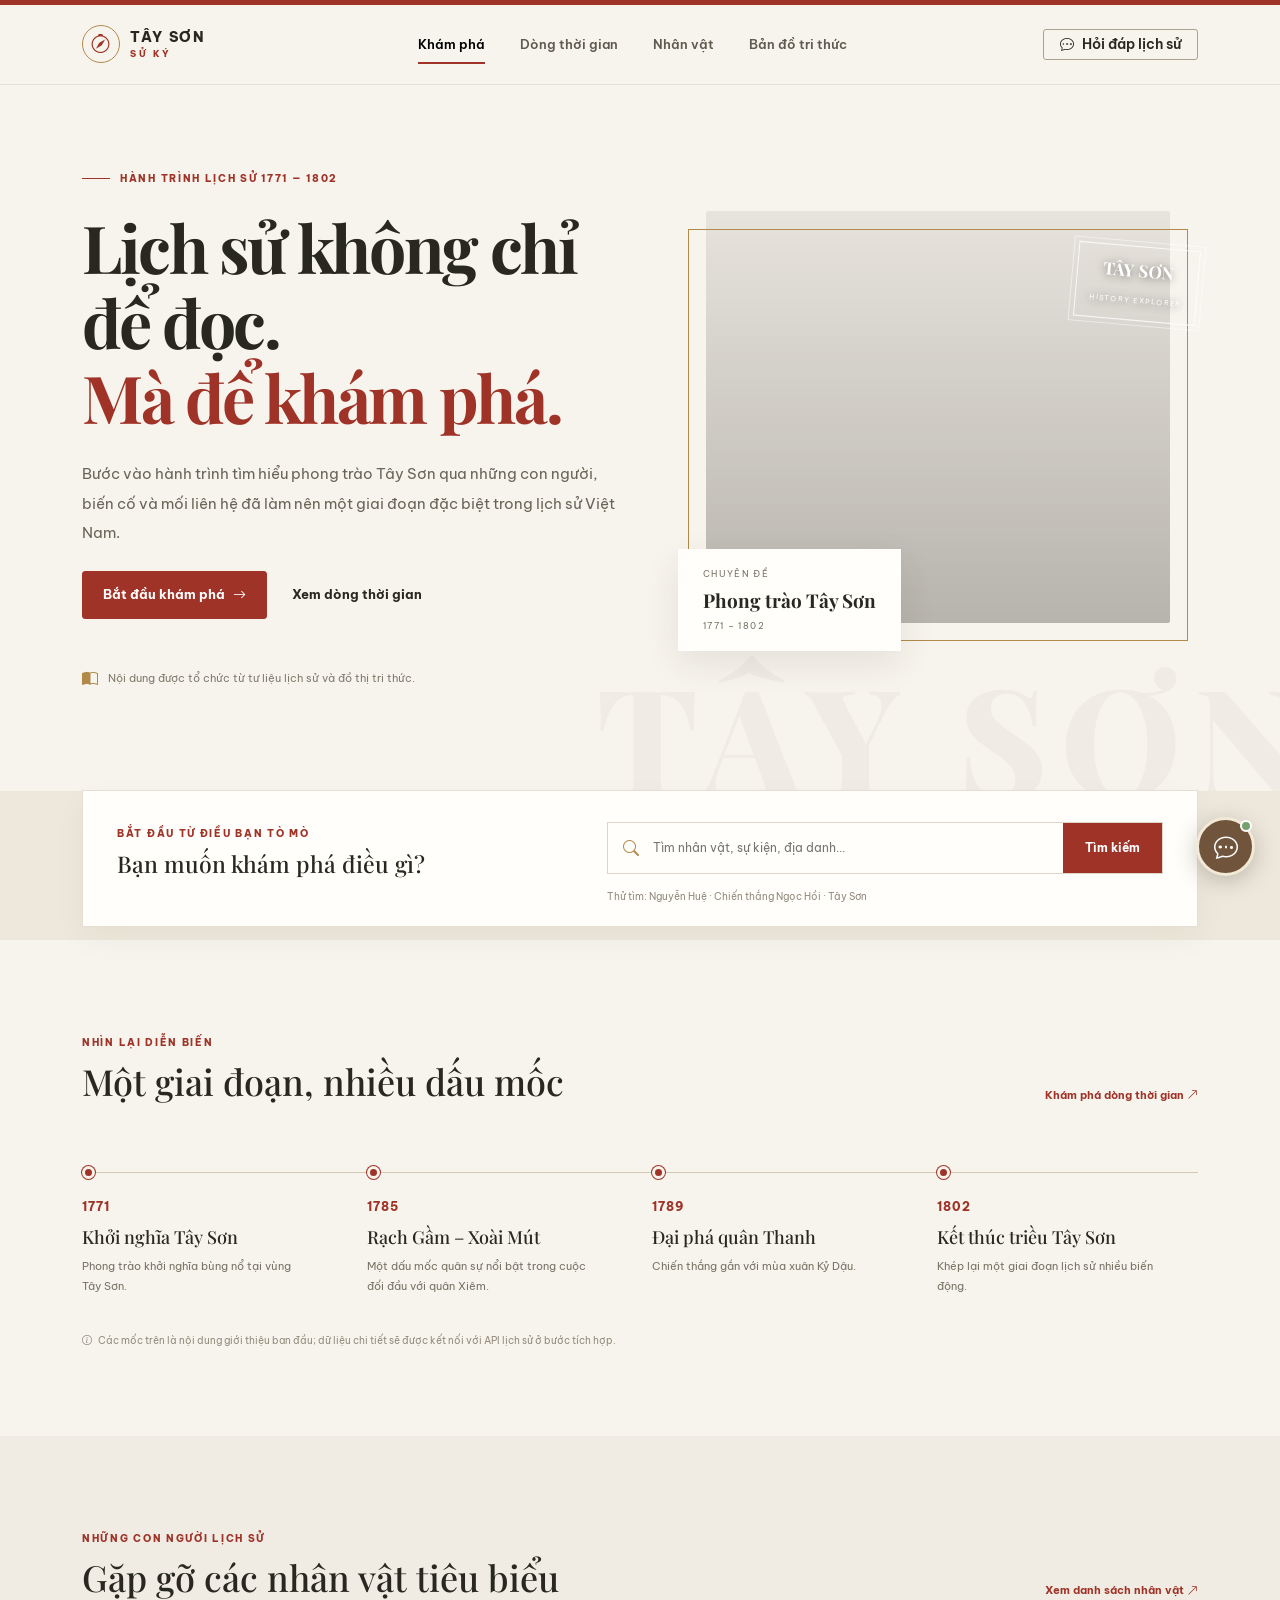
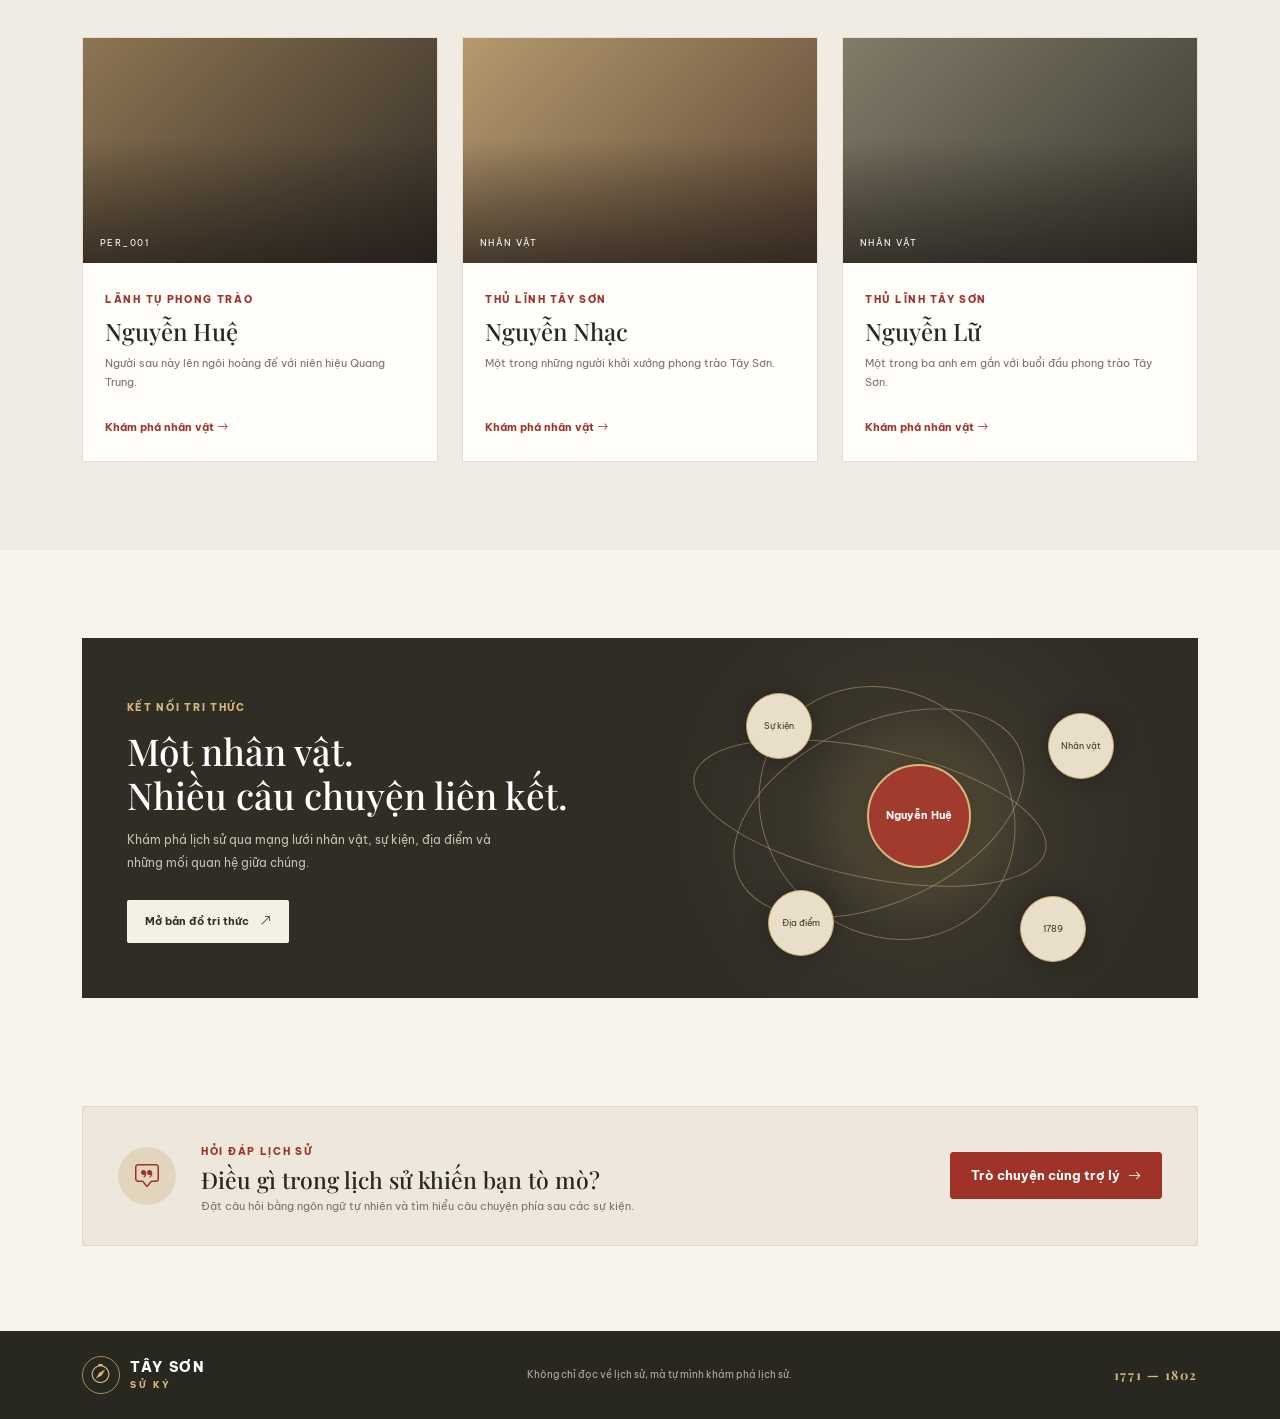
==== frontend/index.html @ 52ac4ecb "Initial commit" ====
<!doctype html>
<html lang="vi">
<head>
  <meta charset="utf-8">
  <meta name="viewport" content="width=device-width, initial-scale=1">
  <meta name="description" content="Khám phá lịch sử Tây Sơn qua nhân vật, sự kiện, dòng thời gian và đồ thị tri thức.">
  <title>Tây Sơn Sử Ký | Khám phá lịch sử</title>
  <link rel="preconnect" href="https://fonts.googleapis.com">
  <link rel="preconnect" href="https://fonts.gstatic.com" crossorigin>
  <link href="https://fonts.googleapis.com/css2?family=Be+Vietnam+Pro:wght@400;500;600;700;800&family=Playfair+Display:wght@600;700;800&display=swap" rel="stylesheet">
  <link href="https://cdn.jsdelivr.net/npm/bootstrap@5.3.3/dist/css/bootstrap.min.css" rel="stylesheet">
  <link href="https://cdn.jsdelivr.net/npm/bootstrap-icons@1.11.3/font/bootstrap-icons.min.css" rel="stylesheet">
  <link rel="stylesheet" href="css/style.css">
  <link rel="stylesheet" href="css/chat-widget.css">
</head>

<script src="js/config.js"></script>
<script src="js/api.js"></script>
<script src="js/chat-core.js"></script>
<script src="js/chat-widget.js"></script>

<body>
  <div class="topline"></div>
  <nav class="navbar navbar-expand-lg site-navbar sticky-top">
    <div class="container">
      <a class="navbar-brand brand" href="index.html">
        <span class="brand-mark"><i class="bi bi-compass"></i></span>
        <span>TÂY SƠN <small>SỬ KÝ</small></span>
      </a>
      <button class="navbar-toggler" type="button" data-bs-toggle="collapse" data-bs-target="#mainNav" aria-controls="mainNav" aria-expanded="false" aria-label="Mở menu">
        <span class="navbar-toggler-icon"></span>
      </button>
      <div class="collapse navbar-collapse" id="mainNav">
        <ul class="navbar-nav mx-auto mb-2 mb-lg-0">
          <li class="nav-item"><a class="nav-link active" href="index.html">Khám phá</a></li>
          <li class="nav-item"><a class="nav-link" href="#timeline">Dòng thời gian</a></li>
          <li class="nav-item"><a class="nav-link" href="#characters">Nhân vật</a></li>
          <li class="nav-item"><a class="nav-link" href="#knowledge">Bản đồ tri thức</a></li>
        </ul>
        <a class="btn btn-outline-ink btn-sm px-3" href="#ask"><i class="bi bi-chat-dots me-2"></i>Hỏi đáp lịch sử</a>
      </div>
    </div>
  </nav>

  <main>
    <section class="hero-section">
      <div class="container">
        <div class="row align-items-center g-5">
          <div class="col-lg-6 hero-copy">
            <div class="eyebrow"><span></span> HÀNH TRÌNH LỊCH SỬ 1771 — 1802</div>
            <h1>Lịch sử không chỉ để đọc.<br><em>Mà để khám phá.</em></h1>
            <p class="hero-lead">Bước vào hành trình tìm hiểu phong trào Tây Sơn qua những con người, biến cố và mối liên hệ đã làm nên một giai đoạn đặc biệt trong lịch sử Việt Nam.</p>
            <div class="d-flex flex-wrap gap-3 mt-4">
              <a href="#explore" class="btn btn-primary-custom">Bắt đầu khám phá <i class="bi bi-arrow-right ms-2"></i></a>
              <a href="#timeline" class="btn btn-link-custom">Xem dòng thời gian</a>
            </div>
            <div class="hero-note mt-5"><i class="bi bi-book-half"></i><span>Nội dung được tổ chức từ tư liệu lịch sử và đồ thị tri thức.</span></div>
          </div>
          <div class="col-lg-6">
            <div class="hero-art">
              <div class="hero-image" role="img" aria-label="Minh họa không khí lịch sử Việt Nam thời Tây Sơn"></div>
              <div class="image-caption"><span>CHUYÊN ĐỀ</span><strong>Phong trào Tây Sơn</strong><small>1771 – 1802</small></div>
              <div class="hero-stamp">TÂY SƠN<br><span>HISTORY EXPLORER</span></div>
            </div>
          </div>
        </div>
      </div>
      <div class="hero-decoration">TÂY SƠN</div>
    </section>

    <section class="search-band" id="explore">
      <div class="container">
        <div class="search-panel">
          <div>
            <span class="section-kicker">BẮT ĐẦU TỪ ĐIỀU BẠN TÒ MÒ</span>
            <h2>Bạn muốn khám phá điều gì?</h2>
          </div>
          <form class="search-form" id="siteSearch">
            <i class="bi bi-search"></i>
            <input id="searchInput" type="search" placeholder="Tìm nhân vật, sự kiện, địa danh..." aria-label="Tìm kiếm lịch sử">
            <button type="submit">Tìm kiếm</button>
          </form>
          <p class="search-hint" id="searchMessage" aria-live="polite">Thử tìm: Nguyễn Huệ · Chiến thắng Ngọc Hồi · Tây Sơn</p>
        </div>
      </div>
    </section>

    <section class="section-block" id="timeline">
      <div class="container">
        <div class="section-heading">
          <div><span class="section-kicker">NHÌN LẠI DIỄN BIẾN</span><h2>Một giai đoạn, nhiều dấu mốc</h2></div>
          <a class="text-link" href="pages/timeline.html">Khám phá dòng thời gian <i class="bi bi-arrow-up-right"></i></a>
        </div>
        <div class="timeline-preview">
          <div class="timeline-line"></div>
          <article class="milestone">
            <span class="milestone-dot"></span><span class="milestone-year">1771</span>
            <h3>Khởi nghĩa Tây Sơn</h3><p>Phong trào khởi nghĩa bùng nổ tại vùng Tây Sơn.</p>
          </article>
          <article class="milestone">
            <span class="milestone-dot"></span><span class="milestone-year">1785</span>
            <h3>Rạch Gầm – Xoài Mút</h3><p>Một dấu mốc quân sự nổi bật trong cuộc đối đầu với quân Xiêm.</p>
          </article>
          <article class="milestone">
            <span class="milestone-dot"></span><span class="milestone-year">1789</span>
            <h3>Đại phá quân Thanh</h3><p>Chiến thắng gắn với mùa xuân Kỷ Dậu.</p>
          </article>
          <article class="milestone">
            <span class="milestone-dot"></span><span class="milestone-year">1802</span>
            <h3>Kết thúc triều Tây Sơn</h3><p>Khép lại một giai đoạn lịch sử nhiều biến động.</p>
          </article>
        </div>
        <p class="content-note"><i class="bi bi-info-circle me-1"></i> Các mốc trên là nội dung giới thiệu ban đầu; dữ liệu chi tiết sẽ được kết nối với API lịch sử ở bước tích hợp.</p>
      </div>
    </section>

    <section class="section-block section-soft" id="characters">
      <div class="container">
        <div class="section-heading">
          <div><span class="section-kicker">NHỮNG CON NGƯỜI LỊCH SỬ</span><h2>Gặp gỡ các nhân vật tiêu biểu</h2></div>
          <a class="text-link" href="pages/characters.html">Xem danh sách nhân vật <i class="bi bi-arrow-up-right"></i></a>
        </div>
        <div class="row g-4">
          <div class="col-md-4">
            <article class="person-card">
              <div class="person-portrait portrait-one"><span>PER_001</span></div>
              <div class="person-info"><span class="card-category">LÃNH TỤ PHONG TRÀO</span><h3>Nguyễn Huệ</h3><p>Người sau này lên ngôi hoàng đế với niên hiệu Quang Trung.</p><a href="pages/characters.html" class="text-link">Khám phá nhân vật <i class="bi bi-arrow-right"></i></a></div>
            </article>
          </div>
          <div class="col-md-4">
            <article class="person-card">
              <div class="person-portrait portrait-two"><span>NHÂN VẬT</span></div>
              <div class="person-info"><span class="card-category">THỦ LĨNH TÂY SƠN</span><h3>Nguyễn Nhạc</h3><p>Một trong những người khởi xướng phong trào Tây Sơn.</p><a href="pages/characters.html" class="text-link">Khám phá nhân vật <i class="bi bi-arrow-right"></i></a></div>
            </article>
          </div>
          <div class="col-md-4">
            <article class="person-card">
              <div class="person-portrait portrait-three"><span>NHÂN VẬT</span></div>
              <div class="person-info"><span class="card-category">THỦ LĨNH TÂY SƠN</span><h3>Nguyễn Lữ</h3><p>Một trong ba anh em gắn với buổi đầu phong trào Tây Sơn.</p><a href="pages/characters.html" class="text-link">Khám phá nhân vật <i class="bi bi-arrow-right"></i></a></div>
            </article>
          </div>
        </div>
      </div>
    </section>

    <section class="section-block" id="knowledge">
      <div class="container">
        <div class="knowledge-banner">
          <div class="knowledge-copy">
            <span class="section-kicker">KẾT NỐI TRI THỨC</span>
            <h2>Một nhân vật.<br>Nhiều câu chuyện liên kết.</h2>
            <p>Khám phá lịch sử qua mạng lưới nhân vật, sự kiện, địa điểm và những mối quan hệ giữa chúng.</p>
            <a href="pages/knowledge-graph.html" class="btn btn-light-custom">Mở bản đồ tri thức <i class="bi bi-arrow-up-right ms-2"></i></a>
          </div>
          <div class="knowledge-visual" aria-label="Minh họa mạng lưới tri thức">
            <div class="network network-a"></div><div class="network network-b"></div><div class="network network-c"></div>
            <span class="node node-main">Nguyễn Huệ</span><span class="node node-small node-1">Sự kiện</span><span class="node node-small node-2">Nhân vật</span><span class="node node-small node-3">Địa điểm</span><span class="node node-small node-4">1789</span>
          </div>
        </div>
      </div>
    </section>

    <section class="section-block ask-section" id="ask">
      <div class="container">
        <div class="ask-card">
          <div class="ask-icon"><i class="bi bi-chat-square-quote"></i></div>
          <div><span class="section-kicker">HỎI ĐÁP LỊCH SỬ</span><h2>Điều gì trong lịch sử khiến bạn tò mò?</h2><p>Đặt câu hỏi bằng ngôn ngữ tự nhiên và tìm hiểu câu chuyện phía sau các sự kiện.</p></div>
          <a href="pages/chat.html" class="btn btn-primary-custom">Trò chuyện cùng trợ lý <i class="bi bi-arrow-right ms-2"></i></a>
        </div>
      </div>
    </section>
  </main>

  <footer class="site-footer">
    <div class="container d-flex flex-column flex-md-row justify-content-between align-items-md-center gap-3">
      <a class="navbar-brand brand brand-footer" href="index.html"><span class="brand-mark"><i class="bi bi-compass"></i></span><span>TÂY SƠN <small>SỬ KÝ</small></span></a>
      <p class="mb-0">Không chỉ đọc về lịch sử, mà tự mình khám phá lịch sử.</p>
      <span class="footer-period">1771 — 1802</span>
    </div>
  </footer>

  <script src="https://cdn.jsdelivr.net/npm/bootstrap@5.3.3/dist/js/bootstrap.bundle.min.js"></script>
  <script src="js/config.js"></script>
  <script src="js/api.js"></script>
  <script src="js/main.js"></script>
</body>
</html>
---- frontend/css/style.css ----
@import url('https://fonts.googleapis.com/css2?family=Be+Vietnam+Pro:wght@400;500;600;700;800&family=Playfair+Display:wght@600;700;800&display=swap');

:root {
  --paper: #f7f4ed;
  --paper-deep: #eee8dc;
  --ink: #292820;
  --muted: #777366;
  --red: #9f3328;
  --red-dark: #76251f;
  --gold: #b18a4a;
  --line: #ded7c9;
  --white: #fffefa;
}
* { box-sizing: border-box; }
html { scroll-behavior: smooth; }
body { margin: 0; background: var(--paper); color: var(--ink); font-family: 'Be Vietnam Pro', sans-serif; }
.topline { height: 5px; background: var(--red); }
.site-navbar { background: rgba(247,244,237,.96); border-bottom: 1px solid rgba(60,52,39,.10); backdrop-filter: blur(12px); }
.brand { display: inline-flex; align-items: center; gap: 10px; color: var(--ink); font-weight: 800; letter-spacing: .12em; font-size: 14px; line-height: 1.05; }
.brand:hover { color: var(--red); }
.brand small { display: block; font-size: 9px; letter-spacing: .29em; color: var(--red); margin-top: 5px; }
.brand-mark { width: 38px; height: 38px; display: grid; place-items: center; border: 1px solid var(--gold); color: var(--red); border-radius: 50%; font-size: 19px; }
.navbar-nav { gap: 8px; }
.nav-link { color: #5f5b50; font-size: 13px; font-weight: 600; padding: 1.35rem .85rem !important; position: relative; }
.nav-link:hover, .nav-link.active { color: var(--red); }
.nav-link.active::after { content: ''; position: absolute; bottom: 12px; left: .85rem; right: .85rem; height: 2px; background: var(--red); }
.btn-outline-ink { border: 1px solid #aaa18f; color: var(--ink); border-radius: 3px; font-weight: 600; }
.btn-outline-ink:hover { background: var(--ink); color: white; }
.hero-section { position: relative; overflow: hidden; padding: 86px 0 100px; }
.hero-copy { position: relative; z-index: 1; }
.eyebrow, .section-kicker, .card-category { color: var(--red); font-size: 10px; font-weight: 800; letter-spacing: .17em; }
.eyebrow { display: flex; align-items: center; gap: 10px; margin-bottom: 24px; }
.eyebrow span { width: 28px; height: 1px; background: var(--red); }
h1, h2, h3 { font-family: 'Playfair Display', Georgia, serif; }
.hero-copy h1 { font-size: clamp(42px, 5.2vw, 66px); line-height: 1.14; letter-spacing: -.035em; font-weight: 700; margin: 0; }
.hero-copy h1 em { color: var(--red); font-style: normal; }
.hero-lead { max-width: 540px; margin-top: 24px; color: #686457; font-size: 15px; line-height: 1.95; }
.btn-primary-custom { display: inline-flex; align-items: center; background: var(--red); border: 1px solid var(--red); color: white; padding: 13px 20px; border-radius: 3px; font-size: 13px; font-weight: 700; text-decoration: none; transition: .2s ease; }
.btn-primary-custom:hover { background: var(--red-dark); border-color: var(--red-dark); color: white; transform: translateY(-2px); }
.btn-link-custom { display: inline-flex; align-items: center; color: var(--ink); text-decoration: none; font-size: 13px; font-weight: 700; padding: 13px 8px; }
.btn-link-custom:hover, .text-link:hover { color: var(--red); }
.hero-note { display: flex; align-items: center; gap: 10px; color: #817b6e; font-size: 11px; }
.hero-note i { color: var(--gold); font-size: 16px; }
.hero-art { position: relative; min-height: 440px; max-width: 520px; margin-left: auto; }
.hero-image { position: absolute; inset: 0 28px 28px 28px; background: linear-gradient(180deg, rgba(36,29,22,.08), rgba(36,29,22,.30)), url('https://images.unsplash.com/photo-1577083552431-6e5fd01aa342?auto=format&fit=crop&w=1200&q=85') center/cover; filter: sepia(.25) saturate(.75); border-radius: 2px; }
.hero-art::before { content: ''; position: absolute; inset: 18px 10px 10px 10px; border: 1px solid var(--gold); z-index: 1; pointer-events: none; }
.image-caption { position: absolute; left: 0; bottom: 0; z-index: 2; background: var(--white); padding: 18px 25px; min-width: 220px; box-shadow: 0 12px 35px #342b1b18; }
.image-caption span, .image-caption small { display: block; color: var(--muted); font-size: 9px; letter-spacing: .15em; }
.image-caption strong { display: block; font-family: 'Playfair Display', serif; font-size: 19px; margin: 5px 0; }
.hero-stamp { position: absolute; z-index: 2; top: 35px; right: 0; border: 1px solid rgba(255,255,255,.8); outline: 1px solid rgba(255,255,255,.5); outline-offset: 4px; color: white; padding: 11px 14px; font-family: 'Playfair Display', serif; font-weight: 700; font-size: 17px; text-align: center; transform: rotate(5deg); text-shadow: 0 1px 8px #0008; }
.hero-stamp span { font: 7px 'Be Vietnam Pro', sans-serif; letter-spacing: .18em; }
.hero-decoration { position: absolute; right: -35px; bottom: -45px; color: rgba(133,116,82,.055); font: 800 150px 'Playfair Display', serif; letter-spacing: .08em; pointer-events: none; }
.search-band { background: var(--paper-deep); padding: 0 0 12px; }
.search-panel { transform: translateY(-1px); background: var(--white); padding: 28px 34px 22px; display: grid; grid-template-columns: .9fr 1.1fr; align-items: center; gap: 12px 35px; border: 1px solid #e5dfd3; box-shadow: 0 12px 30px rgba(44,35,20,.045); }
.search-panel h2 { font-size: 23px; margin: 7px 0 0; }
.search-form { height: 52px; border: 1px solid var(--line); display: flex; align-items: center; padding-left: 15px; gap: 12px; }
.search-form i { color: var(--gold); }
.search-form input { flex: 1; min-width: 0; border: 0; outline: 0; background: transparent; font: 12px 'Be Vietnam Pro', sans-serif; color: var(--ink); }
.search-form button { align-self: stretch; border: 0; background: var(--red); color: white; padding: 0 22px; font-size: 12px; font-weight: 700; }
.search-form button:hover { background: var(--red-dark); }
.search-hint { grid-column: 2; color: #928b7d; font-size: 10px; margin: 0; }
.section-block { padding: 88px 0; }
.section-soft { background: #f0ece3; }
.section-heading { display: flex; justify-content: space-between; align-items: end; gap: 20px; margin-bottom: 38px; }
.section-heading h2 { font-size: clamp(27px, 3vw, 36px); margin: 8px 0 0; }
.text-link { color: var(--red); font-size: 11px; font-weight: 700; text-decoration: none; white-space: nowrap; }
.timeline-preview { display: grid; grid-template-columns: repeat(4, 1fr); gap: 24px; position: relative; padding-top: 25px; }
.timeline-line { position: absolute; top: 31px; left: 0; right: 0; height: 1px; background: #d4c8b4; }
.milestone { position: relative; padding-top: 27px; }
.milestone-dot { position: absolute; top: 0; left: 0; width: 13px; height: 13px; border-radius: 50%; background: var(--red); border: 3px solid var(--paper); box-shadow: 0 0 0 1px var(--red); z-index: 1; }
.milestone-year { color: var(--red); font-size: 12px; font-weight: 800; letter-spacing: .08em; }
.milestone h3 { font-size: 18px; margin: 10px 0 8px; }
.milestone p { color: var(--muted); font-size: 11px; line-height: 1.8; max-width: 230px; }
.content-note { color: #938c7d; font-size: 10px; margin: 20px 0 0; }
.person-card { height: 100%; background: var(--white); border: 1px solid #e5dfd3; transition: transform .25s, box-shadow .25s; }
.person-card:hover { transform: translateY(-5px); box-shadow: 0 15px 30px #3c301516; }
.person-portrait { height: 225px; position: relative; background-color: #d8cbb4; background-size: cover; background-position: center; overflow: hidden; }
.person-portrait::after { content: ''; position: absolute; inset: 0; background: linear-gradient(180deg, transparent 45%, #211b17a8); }
.person-portrait span { position: absolute; z-index: 1; bottom: 13px; left: 17px; color: white; font-size: 9px; letter-spacing: .16em; }
.portrait-one { background-image: linear-gradient(135deg, #8d7553, #332d26); }
.portrait-two { background-image: linear-gradient(135deg, #b59a6e, #5a4534); }
.portrait-three { background-image: linear-gradient(135deg, #817b68, #39372f); }
.person-info { padding: 22px 22px 24px; }
.person-info h3 { font-size: 24px; margin: 8px 0; }
.person-info p { color: var(--muted); font-size: 11px; line-height: 1.8; min-height: 40px; }
.person-info .text-link { display: inline-block; margin-top: 9px; }
.knowledge-banner { background: #302d25; color: white; min-height: 360px; display: grid; grid-template-columns: 1fr 1fr; overflow: hidden; }
.knowledge-copy { padding: 55px 8%; align-self: center; }
.knowledge-copy .section-kicker { color: #d5b77d; }
.knowledge-copy h2 { font-size: 37px; line-height: 1.2; margin: 12px 0; }
.knowledge-copy p { color: #c6c0b3; font-size: 12px; line-height: 1.9; max-width: 390px; margin-bottom: 25px; }
.btn-light-custom { background: #f5f0e5; color: #302d25; border-radius: 2px; padding: 12px 17px; font-size: 11px; font-weight: 700; }
.btn-light-custom:hover { background: #d9c59e; color: #302d25; }
.knowledge-visual { position: relative; min-height: 360px; background: radial-gradient(circle at center, #66583d 0, #39352b 35%, #302d25 72%); }
.network { position: absolute; border: 1px solid rgba(211,184,130,.45); border-radius: 50%; transform: rotate(-25deg); }
.network-a { width: 310px; height: 180px; top: 85px; left: 15%; }
.network-b { width: 270px; height: 240px; top: 55px; left: 20%; transform: rotate(42deg); }
.network-c { width: 360px; height: 130px; top: 110px; left: 9%; transform: rotate(12deg); }
.node { position: absolute; z-index: 1; display: grid; place-items: center; border-radius: 50%; text-align: center; box-shadow: 0 0 25px #0004; }
.node-main { width: 104px; height: 104px; top: 126px; left: calc(50% - 52px); background: #a13b2e; border: 2px solid #d6b67a; color: white; font-size: 11px; font-weight: 700; }
.node-small { width: 66px; height: 66px; background: #e9dfc9; color: #42392b; font-size: 9px; border: 1px solid #c5a86f; }
.node-1 { top: 55px; left: 19%; }.node-2 { top: 75px; right: 15%; }.node-3 { bottom: 42px; left: 23%; }.node-4 { bottom: 36px; right: 20%; }
.ask-section { padding-top: 20px; padding-bottom: 85px; }
.ask-card { display: flex; align-items: center; gap: 25px; padding: 30px 35px; background: #eee8dc; border: 1px solid #e0d7c7; }
.ask-icon { width: 58px; height: 58px; flex: 0 0 auto; display: grid; place-items: center; border-radius: 50%; background: #e2d5bd; color: var(--red); font-size: 24px; }
.ask-card h2 { font-size: 23px; margin: 5px 0; }
.ask-card p { margin: 0; color: var(--muted); font-size: 11px; }
.ask-card .btn { margin-left: auto; white-space: nowrap; }
.site-footer { background: #292820; color: #c8c1b3; padding: 25px 0; }
.brand-footer { color: white; }
.brand-footer .brand-mark { color: #d7b779; border-color: #a58a57; }
.brand-footer small { color: #d7b779; }
.site-footer p { color: #b5ae9f; font-size: 10px; }
.footer-period { color: #d1b77f; font: 700 13px 'Playfair Display', serif; letter-spacing: .12em; }
@media (max-width: 991.98px) {
  .hero-section { padding: 65px 0 80px; }
  .hero-art { margin: 10px auto 0; max-width: 570px; }
  .nav-link { padding: .7rem 0 !important; }
  .nav-link.active::after { display: none; }
  .search-panel { grid-template-columns: 1fr; }
  .search-hint { grid-column: 1; }
}
@media (max-width: 767.98px) {
  .hero-section { padding: 52px 0 65px; }
  .hero-art { min-height: 340px; }
  .hero-image { inset: 0 15px 20px; }
  .hero-stamp { right: 2px; }
  .search-panel { padding: 24px 18px 18px; }
  .search-form button { padding: 0 13px; }
  .section-block { padding: 62px 0; }
  .section-heading { align-items: start; flex-direction: column; margin-bottom: 28px; }
  .timeline-preview { grid-template-columns: 1fr 1fr; row-gap: 25px; }
  .timeline-line { display: none; }
  .milestone { border-left: 1px solid #d4c8b4; padding: 0 0 0 17px; }
  .milestone-dot { left: -7px; top: 2px; }
  .knowledge-banner { grid-template-columns: 1fr; }
  .knowledge-copy { padding: 42px 28px; }
  .knowledge-visual { min-height: 290px; }
  .network-a { left: 12%; }.network-b { left: 17%; }.network-c { left: 5%; }
  .ask-card { align-items: flex-start; flex-direction: column; padding: 25px; }
  .ask-card .btn { margin-left: 0; }
  .site-footer .container { align-items: flex-start !important; }
}
@media (max-width: 420px) {
  .hero-copy h1 { font-size: 39px; }
  .hero-art { min-height: 285px; }
  .timeline-preview { grid-template-columns: 1fr; }
  .person-portrait { height: 190px; }
}
---- frontend/css/chat-widget.css ----
/* =========================================
   FLOATING CHAT WIDGET
========================================= */

.chat-widget-root {
    position: fixed;
    right: 25px;
    bottom: 24px;
    z-index: 1050;
    font-family: "Be Vietnam Pro", sans-serif;
}

.chat-widget-trigger {
    position: relative;
    display: flex;
    align-items: center;
    justify-content: center;
    width: 59px;
    height: 59px;
    color: #fff;
    background: #70543b;
    border: 3px solid #f3e9d7;
    border-radius: 50%;
    box-shadow: 0 5px 22px rgba(47, 34, 22, 0.25);
    font-size: 24px;
    cursor: pointer;
    transition: 0.2s ease;
}

.chat-widget-trigger:hover {
    background: #9a7548;
    transform: translateY(-3px);
}

.chat-widget-trigger .widget-close-icon {
    display: none;
}

.chat-widget-root.open .widget-open-icon {
    display: none;
}

.chat-widget-root.open .widget-close-icon {
    display: inline;
}

.chat-widget-pulse {
    position: absolute;
    top: 0;
    right: 0;
    width: 12px;
    height: 12px;
    background: #76a16e;
    border: 2px solid #fff;
    border-radius: 50%;
}

/* PANEL */

.chat-widget-panel {
    position: absolute;
    right: 0;
    bottom: 76px;
    display: none;
    flex-direction: column;
    width: min(370px, calc(100vw - 30px));
    height: min(540px, calc(100dvh - 125px));
    overflow: hidden;
    background: #fffdf8;
    border: 1px solid #e8dfd2;
    border-radius: 14px;
    box-shadow: 0 15px 50px rgba(48, 35, 23, 0.2);
    animation: widgetOpen 0.2s ease;
}

.chat-widget-root.open .chat-widget-panel {
    display: flex;
}

@keyframes widgetOpen {
    from {
        opacity: 0;
        transform: translateY(10px);
    }
    to {
        opacity: 1;
        transform: translateY(0);
    }
}

/* WIDGET HEADER */

.chat-widget-header {
    display: flex;
    align-items: center;
    justify-content: space-between;
    gap: 10px;
    padding: 14px 15px;
    color: #fff;
    background: #70543b;
}

.chat-widget-heading {
    display: flex;
    align-items: center;
    gap: 10px;
    min-width: 0;
}

.chat-widget-avatar {
    display: flex;
    align-items: center;
    justify-content: center;
    flex-shrink: 0;
    width: 36px;
    height: 36px;
    color: #70543b;
    background: #f4e9d5;
    border-radius: 50%;
    font-size: 17px;
}

.chat-widget-heading strong {
    display: block;
    font-size: 12px;
    font-weight: 600;
}

.chat-widget-heading small {
    display: block;
    margin-top: 3px;
    color: #e8d8c1;
    font-size: 9px;
}

.chat-widget-header-actions {
    display: flex;
    align-items: center;
    gap: 5px;
}

.chat-widget-header-actions button,
.chat-widget-header-actions a {
    display: flex;
    align-items: center;
    justify-content: center;
    width: 29px;
    height: 29px;
    color: #fff;
    background: rgba(255, 255, 255, 0.12);
    border: 0;
    border-radius: 6px;
    text-decoration: none;
    font-size: 13px;
    cursor: pointer;
}

.chat-widget-header-actions button:hover,
.chat-widget-header-actions a:hover {
    background: rgba(255, 255, 255, 0.24);
}

/* BODY */

.chat-widget-messages {
    display: flex;
    flex: 1;
    flex-direction: column;
    gap: 12px;
    min-height: 0;
    padding: 15px 13px;
    overflow-y: auto;
    background: #f8f5ed;
}

.chat-widget-messages::-webkit-scrollbar {
    width: 5px;
}

.chat-widget-messages::-webkit-scrollbar-thumb {
    background: #d8cbb8;
    border-radius: 8px;
}

.chat-widget-welcome {
    margin: auto 0;
    padding: 15px 8px;
    text-align: center;
}

.chat-widget-welcome-icon {
    display: flex;
    align-items: center;
    justify-content: center;
    width: 48px;
    height: 48px;
    margin: 0 auto 12px;
    color: #a77e43;
    background: #f0e4cf;
    border-radius: 50%;
    font-size: 21px;
}

.chat-widget-welcome strong {
    display: block;
    margin-bottom: 7px;
    color: #443326;
    font-family: "Playfair Display", serif;
    font-size: 17px;
}

.chat-widget-welcome p {
    max-width: 270px;
    margin: 0 auto 15px;
    color: #8c8174;
    font-size: 10px;
    line-height: 1.8;
}

.chat-widget-suggestions {
    display: flex;
    flex-direction: column;
    gap: 7px;
}

.chat-widget-suggestions button {
    padding: 9px 10px;
    color: #70543b;
    background: #fffdf8;
    border: 1px solid #e9e1d4;
    border-radius: 7px;
    text-align: left;
    font-family: inherit;
    font-size: 10px;
    line-height: 1.5;
    cursor: pointer;
}

.chat-widget-suggestions button:hover {
    background: #f4ebdc;
    border-color: #cbb58f;
}

/* MESSAGE */

.widget-message {
    display: flex;
    flex-direction: column;
    align-items: flex-start;
    max-width: 88%;
}

.widget-message.user {
    align-self: flex-end;
    align-items: flex-end;
}

.widget-message.assistant {
    align-self: flex-start;
}

.widget-message-name {
    margin-bottom: 4px;
    color: #958879;
    font-size: 9px;
}

.widget-message-bubble {
    padding: 10px 12px;
    color: #403328;
    background: #fffdf8;
    border: 1px solid #e9e1d4;
    border-radius: 3px 10px 10px 10px;
    font-size: 10px;
    line-height: 1.7;
    overflow-wrap: anywhere;
    white-space: pre-wrap;
}

.widget-message.user .widget-message-bubble {
    background: #efe5d5;
    border-color: #e5d6be;
    border-radius: 10px 3px 10px 10px;
}

.widget-message-time {
    margin-top: 4px;
    color: #a99d90;
    font-size: 8px;
}

/* TYPING */

.widget-typing {
    display: flex;
    gap: 4px;
    padding: 12px;
    background: #fffdf8;
    border: 1px solid #e9e1d4;
    border-radius: 3px 10px 10px 10px;
}

.widget-typing span {
    width: 5px;
    height: 5px;
    background: #b58b4c;
    border-radius: 50%;
    animation: widgetTyping 1s infinite ease-in-out;
}

.widget-typing span:nth-child(2) {
    animation-delay: 0.15s;
}

.widget-typing span:nth-child(3) {
    animation-delay: 0.3s;
}

@keyframes widgetTyping {
    0%, 60%, 100% {
        opacity: 0.4;
        transform: translateY(0);
    }
    30% {
        opacity: 1;
        transform: translateY(-3px);
    }
}

/* INPUT */

.chat-widget-input-area {
    padding: 11px;
    background: #fffdf8;
    border-top: 1px solid #e9e1d4;
}

.chat-widget-form {
    display: flex;
    align-items: flex-end;
    gap: 8px;
    padding: 7px 8px 7px 12px;
    background: #fff;
    border: 1px solid #e0d5c6;
    border-radius: 9px;
}

.chat-widget-form:focus-within {
    border-color: #b58b4c;
}

.chat-widget-form textarea {
    flex: 1;
    min-width: 0;
    max-height: 90px;
    padding: 5px 0;
    resize: none;
    color: #403328;
    background: transparent;
    border: 0;
    outline: none;
    font-family: inherit;
    font-size: 10px;
    line-height: 1.6;
}

.chat-widget-form textarea::placeholder {
    color: #a99d90;
}

.chat-widget-form button {
    display: flex;
    align-items: center;
    justify-content: center;
    flex-shrink: 0;
    width: 31px;
    height: 31px;
    color: #fff;
    background: #70543b;
    border: 0;
    border-radius: 7px;
    font-size: 14px;
    cursor: pointer;
}

.chat-widget-form button:disabled {
    color: #b7aa99;
    background: #eee8df;
    cursor: not-allowed;
}

.chat-widget-footer {
    display: flex;
    align-items: center;
    justify-content: space-between;
    margin-top: 8px;
    color: #a19689;
    font-size: 8px;
}

.chat-widget-footer a {
    color: #947044;
    text-decoration: none;
}

.chat-widget-footer a:hover {
    text-decoration: underline;
}

.chat-widget-error {
    padding: 8px 10px;
    color: #8b4c3e;
    background: #fbefeb;
    border: 1px solid #efd6ce;
    border-radius: 6px;
    font-size: 9px;
    line-height: 1.6;
}

/* HIDE MINI WIDGET ON FULL CHAT PAGE */

.chat-page-body .chat-widget-root {
    display: none;
}

/* MOBILE */

@media (max-width: 480px) {
    .chat-widget-root {
        right: 15px;
        bottom: 15px;
    }

    .chat-widget-trigger {
        width: 54px;
        height: 54px;
        font-size: 22px;
    }

    .chat-widget-panel {
        position: fixed;
        right: 10px;
        bottom: 78px;
        width: calc(100vw - 20px);
        height: min(570px, calc(100dvh - 100px));
    }
}
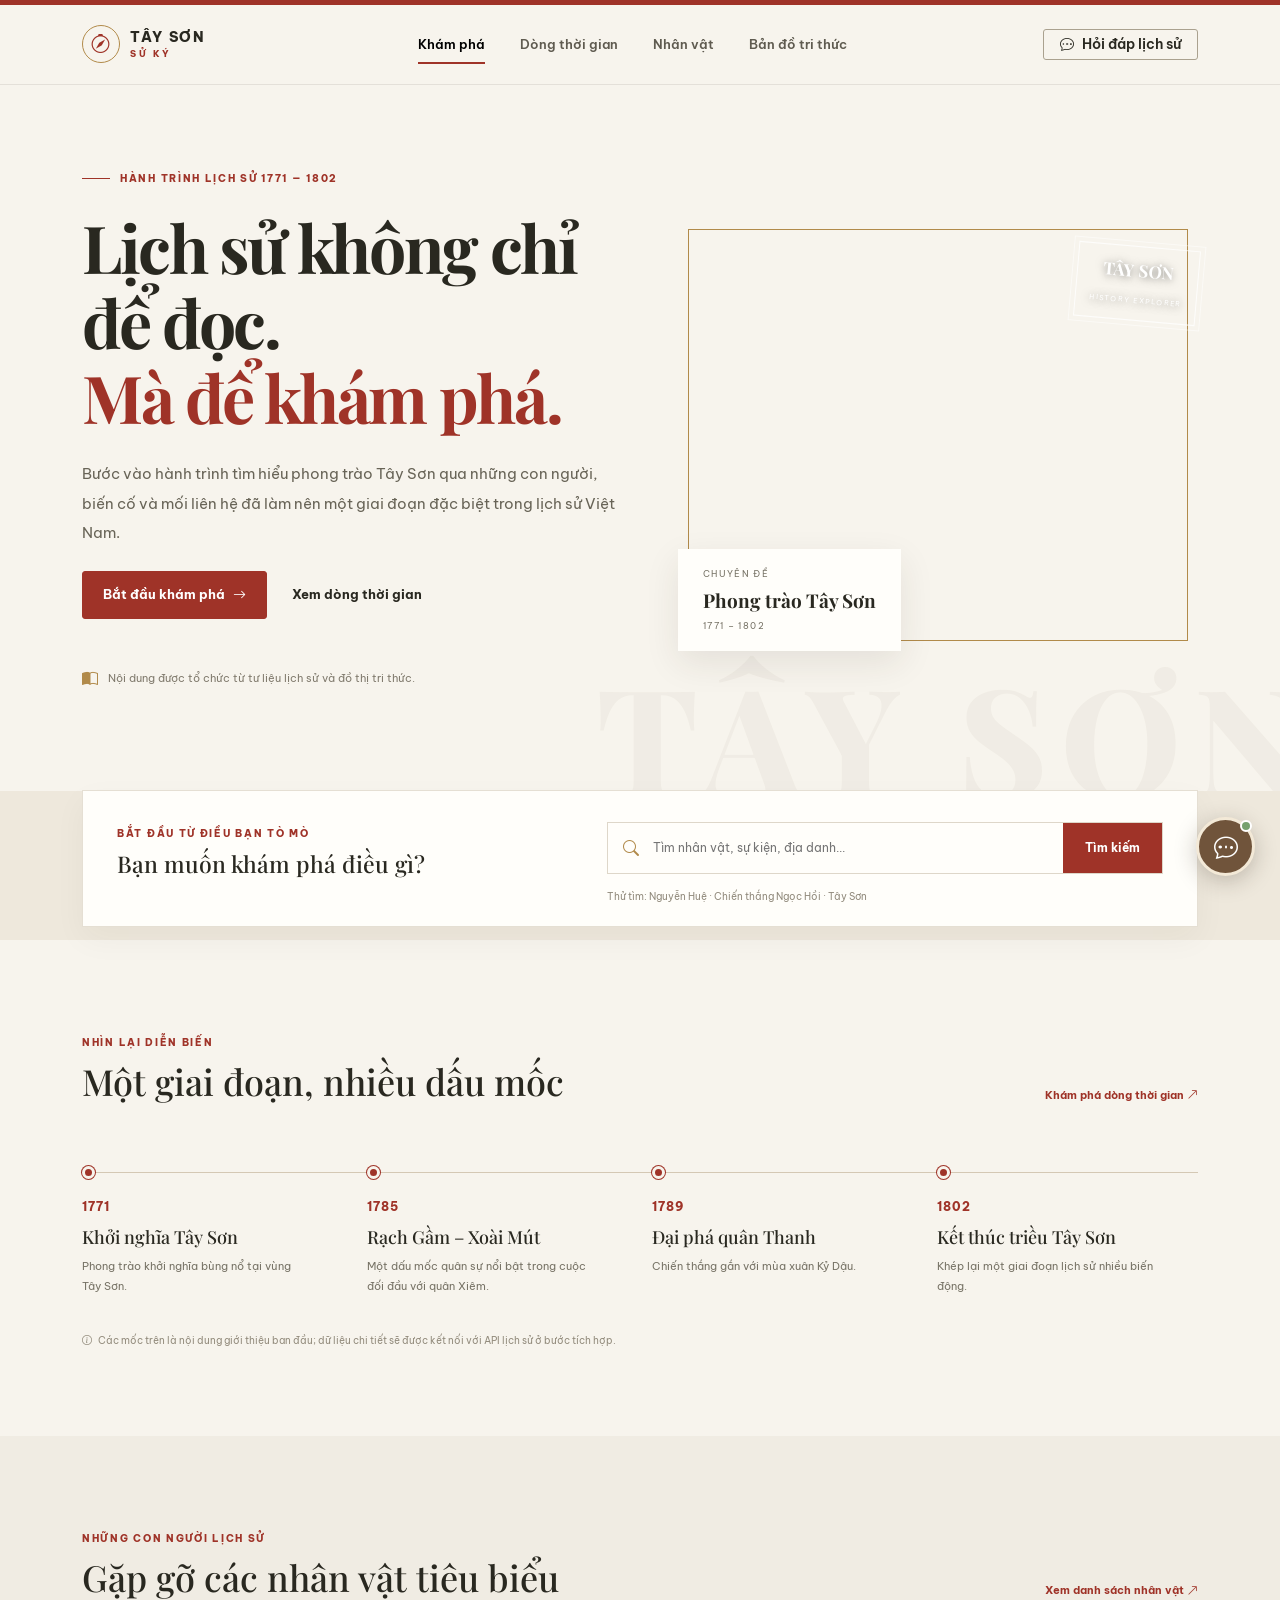
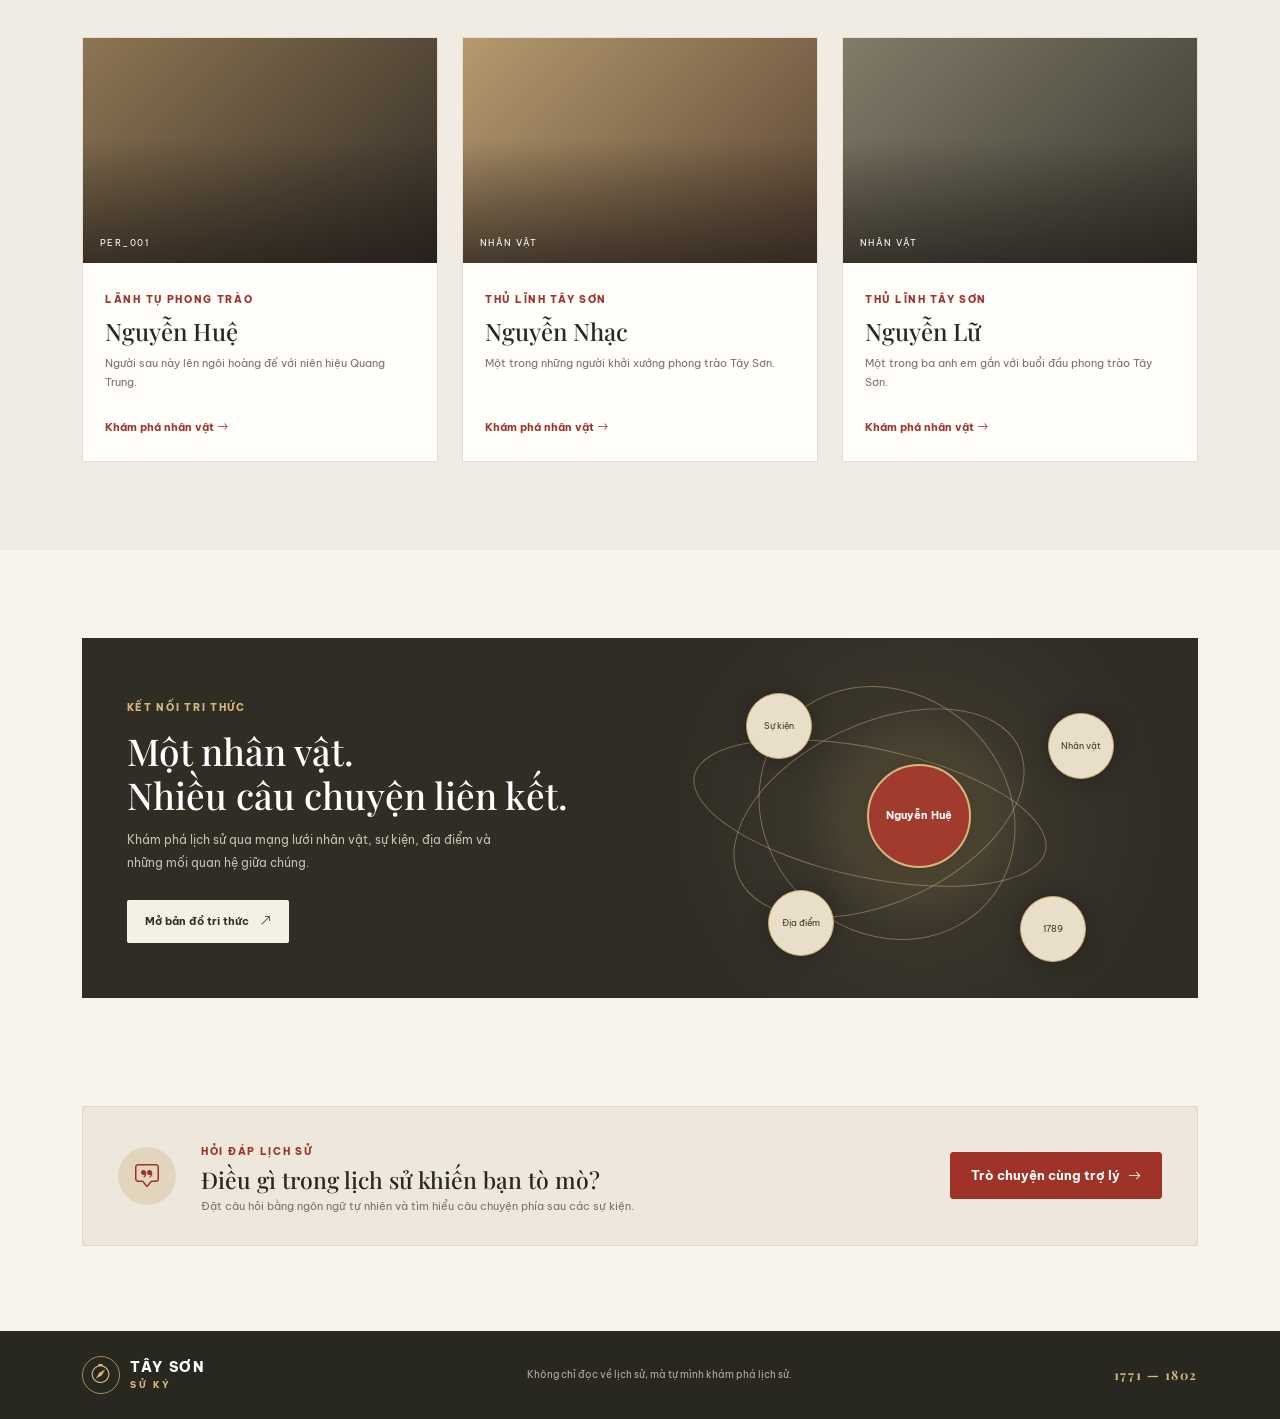
==== commit 12640b2b: "Chỉnh sửa giao diện" ====
--- a/frontend/index.html
+++ b/frontend/index.html
@@ -58,7 +58,7 @@
           </div>
           <div class="col-lg-6">
             <div class="hero-art">
-              <div class="hero-image" role="img" aria-label="Minh họa không khí lịch sử Việt Nam thời Tây Sơn"></div>
+              
               <div class="image-caption"><span>CHUYÊN ĐỀ</span><strong>Phong trào Tây Sơn</strong><small>1771 – 1802</small></div>
               <div class="hero-stamp">TÂY SƠN<br><span>HISTORY EXPLORER</span></div>
             </div>
